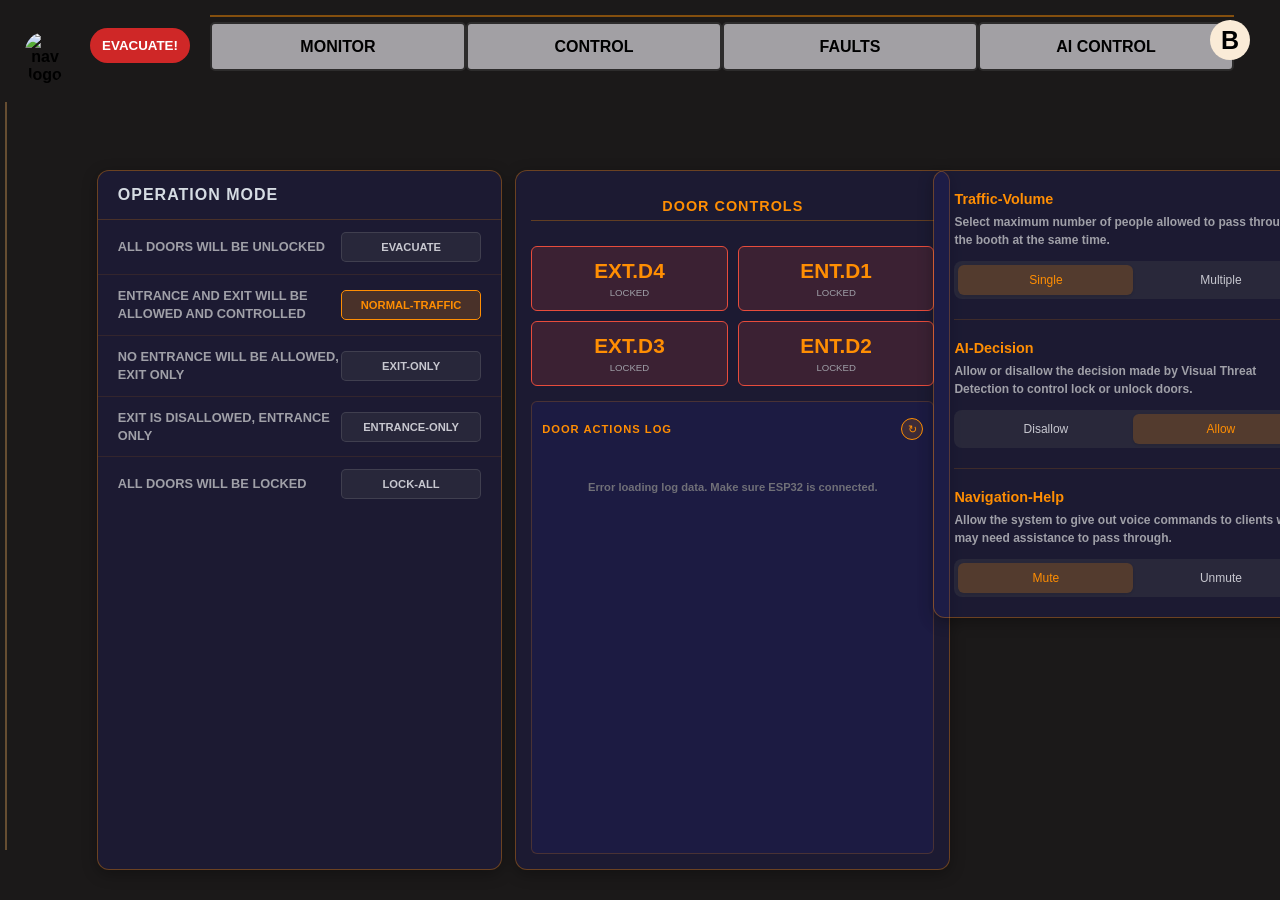
==== control.html @ a14d3728 "Enhanced door control functionality and logging system - Implemented initialization of door button s" ====
<!DOCTYPE html>



<head>

    <title>Man-Trap Control</title>
    <link rel = "stylesheet" href = "style.css">
 

</head>




<body class = "simulation-background">



    <div class = "whole-header">
        
        
        <div class = "main-navigation-bar">

            <div class = "monitor-page-link" class = "simulate-page-link-selected" onclick="openMonitorPage()">MONITOR</div>                          
            <div class = "command-page-link" class = "simulate-page-link-selected" onclick="openControlPage()">CONTROL</div>
            <div class = "faults-page-link" class = "simulate-page-link-selected" onclick="openFaultsPage()">FAULTS</div>
            <div class = "ai-page-link" class = "simulate-page-link-selected" onclick="openAiControlPage()">AI CONTROL</div> 
            
        </div>
        
        
        <div class = "user-header">
            
            <button class = "evacuate"> EVACUATE! </button>
            <div class = js-navigation-menu ><img class="navigation-menu" onclick="showSideNavigationBar()" src="navigation-menu.png" alt="nav logo"></div>
            <div class = "user-pic"> <div class ="user-name">B</div> </div>

        </div>
                
    </div> 
   
    
    <div class ="js-side-navigation-bar">
        <div class = "hidden-side-navigation-bar">
        </div>


    </div>

<div class="main-container">

    <div class="operation-mode-card">
            <div class="card-header"><h2>Operation Mode</h2></div>
            <form>
                <input type="radio" name="mode" id="evacuate">
                            <div class="mode-row">
      <div class="mode-info">
        <p>ALL DOORS WILL BE UNLOCKED</p>
      </div>
      <label for="evacuate" class="mode-btn btn-evacuate">Evacuate</label>
                            </div>

                <input type="radio" name="mode" id="normal" checked>
                            <div class="mode-row">
      <div class="mode-info">
        <p> ENTRANCE AND EXIT WILL BE ALLOWED AND CONTROLLED</p>
      </div>
      <label for="normal" class="mode-btn btn-normal">Normal-Traffic</label>
                            </div>

                <input type="radio" name="mode" id="exit">
                            <div class="mode-row">
      <div class="mode-info">
        <p>NO ENTRANCE WILL BE ALLOWED, EXIT ONLY</p>
      </div>
      <label for="exit" class="mode-btn btn-exit">Exit-Only</label>
                            </div>

                <input type="radio" name="mode" id="entrance">
                            <div class="mode-row">
      <div class="mode-info">
        <p>EXIT IS DISALLOWED, ENTRANCE ONLY</p>
      </div>
      <label for="entrance" class="mode-btn btn-entrance">Entrance-Only</label>
                            </div>

                <input type="radio" name="mode" id="lock">
                            <div class="mode-row">
      <div class="mode-info">
        <p>ALL DOORS WILL BE LOCKED</p>
      </div>
      <label for="lock" class="mode-btn btn-lock">Lock-All</label>
                            </div>
            </form>


    </div>

    <div class="quick-door-action" >
            <div class="panel-header">
                <h2>Door Controls</h2>
            </div>
            <div class="door-grid">
                <button class="door-btn locked" data-id="1">
                    <span class="door-num">EXT.D4</span>
                    <span class="door-status">LOCKED</span>
                </button>
                <button class="door-btn locked" data-id="2">
                    <span class="door-num">ENT.D1</span>
                    <span class="door-status">LOCKED</span>
                </button>
                <button class="door-btn locked" data-id="3">
                    <span class="door-num">EXT.D3</span>
                    <span class="door-status">LOCKED</span>
                </button>
                <button class="door-btn locked" data-id="4">
                    <span class="door-num">ENT.D2</span>
                    <span class="door-status">LOCKED</span>
                </button>
            </div>
            
            <!-- Log Section -->
            <div class="log-section">
                <div class="log-header">
                    <h3>Door Actions Log</h3>
                    <button id="refreshBtn" class="refresh-btn">↻</button>
                </div>
                <div id="logContainer"><p class="empty-log">Error loading log data. Make sure ESP32 is connected.</p></div>
            </div>
        </div>

<div class = "settings-container">
  <div class="settings-card">
  <div class="settings-section">
    <div class="text-content">
      <h3 class="section-title">Traffic-Volume</h3>
      <p class="section-desc">Select maximum number of people allowed to pass through the booth at the same time.</p>
    </div>
    <div class="toggle-group">
      <input type="radio" id="traffic-single" name="traffic" checked>
      <label for="traffic-single">Single</label>
      
      <input type="radio" id="traffic-multiple" name="traffic">
      <label for="traffic-multiple">Multiple</label>
    </div>
  </div>

  <div class="settings-section">
    <div class="text-content">
      <h3 class="section-title">AI-Decision</h3>
      <p class="section-desc">Allow or disallow the decision made by Visual Threat Detection to control lock or unlock doors.</p>
    </div>
    <div class="toggle-group">
      
      
      <input type="radio" id="ai-disallow" name="ai-decision">
      <label for="ai-disallow">Disallow</label>

      <input type="radio" id="ai-allow" name="ai-decision" checked>
      <label for="ai-allow">Allow</label>
    </div>
  </div>

  <div class="settings-section">
    <div class="text-content">
      <h3 class="section-title">Navigation-Help</h3>
      <p class="section-desc">Allow the system to give out voice commands to clients who may need assistance to pass through.</p>
    </div>
    <div class="toggle-group">
      <input type="radio" id="nav-mute" name="navigation" checked>
      <label for="nav-mute">Mute</label>
      
      <input type="radio" id="nav-unmute" name="navigation">
      <label for="nav-unmute">Unmute</label>
    </div>
  </div>
</div>
</div>


</div>



     <script src = "js/api-client.js"></script>
    <script src = "js/bankSystem.js"></script>
    <script src = "control.js"></script>
    <script src = "script.js"></script>

</body>
</html>
---- style.css ----
body{
    
    background-color: rgb(27, 25, 25);
    display: inline;
    height: 5000px;
    font-family: Inter, sans-serif;
    font-weight: 700;
    
}

.main-navigation-bar{
  
    position : fixed;
    display: flex;
    flex-direction : row;
    width : 80%;
    top:15px;
    left: 180px;
    right : 80px;
    border-top-style: solid;
    border-bottom-style : none;
    border-top-color: rgba(255, 142, 3, 0.462);
    border-width: 2px;
    padding-top: 5px;
    margin-left: 30px;

}

.monitor-page-link, .command-page-link,.faults-page-link,.ai-page-link {
    padding : 5px 40px 5px 40px;
    display: flex;
    justify-self: stretch;
    width :25%;
    height : 35px;
    background-color:rgb(162, 160, 164);
    border-style: solid;
    border-width: 2px;
    border-color: rgb(45, 44, 44);
    border-radius: 5px;
    align-items: center;
    justify-content: center;
    transition: 0.3s;
    
}



.monitor-page-link:hover, .command-page-link:hover,.faults-page-link:hover,.ai-page-link:hover {
    padding : 5px 42px 7px 42px;;
    height : 45px;
    background-color: rgb(204, 196, 196);
    border-style: solid;
    border-width: 2px;
    border-color: rgb(255, 142, 3);
    border-radius: 5px;
    cursor: pointer;
    transition: 0.3s;
}


.user-header{
    position: fixed;
    display : grid;
    grid-template-columns: 1fr 1fr;
    width: 20%;
    left :20px; 
    align-items: center;
    top : 45px;
    text-align: center;
   
}


.user-pic{
    align-items: center;
    justify-content: center;
    position: fixed;
    height :40px;
    width: 40px;
    border-radius: 20px;
    right:30px;
    top :20px;
    background-color: antiquewhite;

}
.user-name {
    
    position: absolute;
    font-size: 25px;
    font-weight: bold;
    left:10px;
    right: 10px;
    top: 6px;

}


.evacuate{
    position: fixed;
    height: 35px;
    width :100px;
    border-radius: 200px;
    left: 90px;
    background-color: rgb(207, 39, 39);
    color: white;
    font-weight: 550;
    box-shadow: none;
    border-width: 0;
    cursor: pointer;
    transition: 0.3s;

}
.evacuate:hover{
    position: fixed;
    height: 37px;
    width :105px;
    border-radius: 205px;
    left: 90px;
    background-color: rgb(241, 6, 6);
    color: white;
    font-weight: 550;
    box-shadow: none;
    border-width: 0;
    cursor: pointer;

}

.navigation-menu{
    
    position: absolute;
    width: 40px;
    border-radius: 20px;
    left : 5px;
    top : -13px;
    cursor: pointer;
    display: block;

  
}
.navigation-menu p {
    
  line-height: 0.2px;
  font-weight: 700;
  
}



.shown-side-navigation-bar{
    position: fixed;
    display : grid;
    grid-template-rows: 1fr 1fr 1fr 1fr;
    left: 10px;
    top: 100px;
    bottom: 100px;
}



.shown-side-navigation-bar div{
    
    display :block;
    text-align: center;
    color: rgb(221, 216, 216);
    font-weight: 200;
    width: 90px;
    margin: 2px;
    border-radius: 5px;
    background-color: rgba(12, 50, 163, 0.214);
    border-style: solid;
    border-width: 2px;
    border-color: rgba(255, 142, 3, 0.447);
    cursor: pointer;
    
}

.hidden-side-navigation-bar{
    position: fixed;
    left: 5px;
    top: 102px;
    bottom: 50px;
    background-color: rgba(160, 128, 81, 0);
    border-style: solid;
    border-width: 0.1px;
    border-color: rgba(205, 150, 83, 0.425);
    
}


.bank-booth-template{
    background:rgba(32, 32, 129, 0.25);
    height: 500px;
    width: 500px;
    border-radius: 50px;
    position: absolute;
    left: 7%;
    top :180px;
    display :flex;
    align-items: center;
    justify-content: center;
    margin-left: 60px;
    border: 1px solid rgba(255, 142, 3, 0.35);
    box-shadow: 0 4px 15px rgba(0, 0, 0, 0.3);
    overflow: hidden;
}

.live-view-template{
    background: rgba(26, 33, 31, 0.659);
    height: 500px;
    width: 500px;
    border-radius: 50px;
    position: absolute;
    right: 7%;
    top :180px;
    display :flex;
    align-items: center;
    justify-content: center;
    margin-left: 60px;

}

.booth-divider {

    height: 450px;
    width: 0.3px;
    background-color: rgb(84, 81, 79);
    
}


.outside-door-lock-icons{
    position: absolute;

    top : 140px;
    left : 10%;
    margin-left: 90px;
    display : grid;
    grid-template-columns: 120px 210px 300px;
    align-items: center; 
    font-size: small;
    color: rgba(103, 103, 237, 0.918);  
}
.inside-door-lock-icons{
    position: absolute;
    top : 685px;
    left : 10%;
    margin-left: 90px;
    display : grid;
    grid-template-columns: 120px 210px 300px;
    align-items: center;
    font-size: small; 
    color: rgba(103, 103, 237, 0.918);
}


.outside-unlocked-padlock-icon, .inside-locked-padlock-icon, .inside-unlocked-padlock-icon, .outside-locked-padlock-icon{

    display : inline;
    width : 35px;
    border-radius: 18px;
}

.outside-exit-closed{
position: absolute;
left: 6%;
top: 10%;
width : 35%;
height: 10px;
background-color: red;

}
.outside-exit-opened{
position: absolute;
left: 6%;
top: 10%;
transform: rotate(-10deg);
transform-origin : top left;
width : 35%;
height: 10px;
background-color:rgb(6, 234, 33);

}

.outside-entrance-opened{
position: absolute;
right: 6%;
top: 10%;
width : 35%;
height: 10px;
background-color: rgb(6, 234, 33);
transform: rotate(10deg);
transform-origin : top right;
    
}
.outside-entrance-closed{
position: absolute;
right: 6%;
top: 10%;
width : 35%;
height: 10px;
background-color: red;

}


.inside-exit-closed{
position: absolute;
left: 6%;
bottom: 10%;
width : 35%;
height: 10px;
background-color: red;
    
}
.inside-exit-opened{
transform: rotate(10deg);
transform-origin : top left;
position: absolute;
left: 6%;
bottom: 10%;
width : 35%;
height: 10px;
background-color:rgb(6, 234, 33);    
}

.inside-entrance-opened{
transform: rotate(-10deg);
transform-origin : top right;
position: absolute;
right: 6%;
bottom: 10%;
width : 35%;
height: 10px;
background-color:rgb(6, 234, 33);    
}

.inside-entrance-closed{
position: absolute;
right: 6%;
bottom: 10%;
width : 35%;
height: 10px;
background-color: red;   
}

.object-detected-entrance{
    position: absolute;
    font-family:'Segoe UI', Tahoma, Geneva, Verdana, sans-serif;
    font-weight: 900;
    font-size: 100px;
    right: 10%;
    background-color: none;

}
.object-detected-exit{
    position: absolute;
    font-family:'Segoe UI', Tahoma, Geneva, Verdana, sans-serif;
    font-weight: 900;
    font-size: 100px;
    left: 10%;
    background-color: none;

}

.operation-mode{
    position: fixed;
    display: block;
    background-color: rgba(32, 32, 129, 0.338);

}


.main-container {
    position: fixed;
    left: 6%;
    top: 10%;
    display: grid;
    grid-template-columns: repeat(3, 1fr);
    gap: 15px;
    padding: 80px 20px 20px 20px;
    min-height: calc(100vh - 100px);
    width: 100%;
    box-sizing: border-box;
}

/* Card - Operation Mode */
.operation-mode-card {
    position: relative;
    background: rgba(32, 32, 129, 0.25);
    width: 100%;
    max-width: 500px;
    border-radius: 12px;
    box-shadow: 0 4px 15px rgba(0, 0, 0, 0.3);
    overflow: hidden;
    border: 1px solid rgba(255, 142, 3, 0.35);
}

.card-header {
    padding: 15px 20px;
    border-bottom: 1px solid rgba(255, 142, 3, 0.2);
}

.card-header h2 {
    margin: 0;
    font-size: 1rem;
    color: #d6dce3;
    letter-spacing: 1px;
    text-transform: uppercase;
  
}
.mode-row {
    display: grid;
    grid-template-columns: 1fr 140px;
    align-items: center;
    padding: 12px 20px;
    border-bottom: 1px solid rgba(255, 142, 3, 0.1);
    transition: background 0.3s ease;
  }


.mode-row:last-child { border-bottom: none; }

  .mode-info p {
    margin: 0;
    font-size: 0.8rem;
    color: #a0a0a8;
    line-height: 1.4;
}

input[type="radio"] { display: none; }

.mode-btn {
    display: block;
    text-align: center;
    padding: 8px 0;
    border-radius: 5px;
    font-weight: 600;
    cursor: pointer;
    transition: all 0.2s ease;
    text-transform: uppercase;
    font-size: 0.7rem;
    border: 1px solid transparent;
  }

.btn-evacuate, .btn-normal, .btn-exit, .btn-entrance, .btn-lock { 
    background: rgba(60, 60, 70, 0.4);
    border-color: rgba(120, 120, 130, 0.3);
    color: #c8c8d0;
}
  .btn-evacuate:hover, .btn-normal:hover, .btn-exit:hover, .btn-entrance:hover, .btn-lock:hover { 
    background: rgba(80, 80, 90, 0.5);
    border-color: rgba(255, 142, 3, 0.4);
}
  #evacuate:checked + .mode-row .btn-evacuate, #exit:checked + .mode-row .btn-exit, #lock:checked + .mode-row .btn-lock, #entrance:checked + .mode-row .btn-entrance, #normal:checked + .mode-row .btn-normal{ 
    background: rgba(255, 142, 3, 0.2);
    border-color: rgb(255, 142, 3);
    color: rgb(255, 142, 3);
}

.settings-container {
    position: relative;
    width: 100%;
    max-width: 400px;
}
.settings-card {
  font-family: -apple-system, BlinkMacSystemFont, "Segoe UI", Roboto, Helvetica, Arial, sans-serif;
  background: rgba(32, 32, 129, 0.25);
  width: 100%;
  max-width: 480px;
  border-radius: 12px;
  box-shadow: 0 4px 15px rgba(0, 0, 0, 0.3);
  padding: 20px;
  box-sizing: border-box;
  border: 1px solid rgba(255, 142, 3, 0.35);
}

/* Individual section layout */
.settings-section {
  display: flex;
  flex-direction: column;
  padding-bottom: 20px;
  margin-bottom: 20px;
  border-bottom: 1px solid rgba(255, 142, 3, 0.15);
}

/* Remove bottom border and margin from the last section */
.settings-section:last-child {
  padding-bottom: 0;
  margin-bottom: 0;
  border-bottom: none;
}

/* Text typography */
.text-content {
  margin-bottom: 12px;
}

.section-title {
  margin: 0 0 6px 0;
  font-size: 0.9rem;
  font-weight: 600;
  color: rgb(255, 142, 3);
  
}

.section-desc {
  margin: 0;
  font-size: 0.75rem;
  line-height: 1.5;
  color: #a0a0a8;
}

/* Modern Toggle Switch (Segmented Control) */
.toggle-group {
  display: flex;
  background: rgba(60, 60, 70, 0.4);
  padding: 4px;
  border-radius: 8px;
  position: relative;
}

/* Hide the default radio buttons */
.toggle-group input[type="radio"] {
  display: none;
}

/* Style the labels to act as buttons */
.toggle-group label {
  flex: 1;
  text-align: center;
  padding: 8px 16px;
  font-size: 0.75rem;
  font-weight: 500;
  color: #c8c8d0;
  cursor: pointer;
  border-radius: 6px;
  transition: all 0.2s ease-in-out;
  user-select: none;
}

/* Hover effect for unselected options */
.toggle-group label:hover {
  color: #d6dce3;
}

/* Styling for the selected option */
.toggle-group input[type="radio"]:checked + label {
  background: rgba(255, 142, 3, 0.2);
  color: rgb(255, 142, 3);
  box-shadow: 0 1px 3px rgba(0, 0, 0, 0.1);
}



/* Left Panel - Door Controls */
.quick-door-action {
    display: flex;
    flex-direction: column;
    gap: 15px;
    width: 100%;
    max-width: 450px;
    border-radius: 12px;
    padding: 15px;
    background: rgba(32, 32, 129, 0.25);
    border: 1px solid rgba(255, 142, 3, 0.35);
    box-shadow: 0 4px 15px rgba(0, 0, 0, 0.3);
}

.panel-header h2 {
    padding-bottom: 6px;
    font-size: 0.9rem;
    color: rgb(255, 142, 3);
    text-transform: uppercase;
    letter-spacing: 1px;
    margin-bottom: 10px;
    text-align: center;
    border-bottom-style: solid;
    border-bottom-width: 1px;
    border-bottom-color: rgba(255, 142, 3, 0.3);

}

/* Door Grid */
.door-grid {
    display: grid;
    grid-template-columns: repeat(2, 1fr);
    gap: 10px;
}

.door-btn {
    display: flex;
    flex-direction: column;
    font-size: 0.2rem;
    align-items: center;
    justify-content: center;
    padding: 12px 10px;
    background: rgba(60, 60, 70, 0.4);
    border: 1px solid rgba(120, 120, 130, 0.3);
    border-radius: 6px;
    cursor: pointer;
    transition: all 0.3s ease;
}

.door-btn:hover {
    transform: translateY(-2px);
    box-shadow: 0 4px 15px rgba(255, 142, 3, 0.2);
    border-color: rgba(255, 142, 3, 0.4);
}

.door-btn.locked {
    background: rgba(231, 76, 60, 0.15);
    border-color: rgb(231, 76, 60);
}

.door-btn.unlocked {
    background: rgba(46, 204, 113, 0.15);
    border-color: rgb(46, 204, 113);
}

.door-btn.auto-controlled {
    background: rgba(52, 152, 219, 0.15);
    border-color: rgb(52, 152, 219);
    
}

.door-num {
    font-size: 1.3rem;
    font-weight: 700;
    color: rgb(255, 142, 3);
}

.door-status {
    font-size: 0.6rem;
    color: #a0a0a8;
    margin-top: 4px;
    text-transform: uppercase;
}

.door-btn.closed .door-status {
    color: rgb(231, 76, 60);
}

.door-btn.open .door-status {
    color: rgb(46, 204, 113);
}

.door-btn.uncontrolled .door-status {
    color: rgb(52, 152, 219);
}

/* Log Section */
.log-section {
    background: rgba(32, 32, 129, 0.2);
    border: 1px solid rgba(255, 142, 3, 0.2);
    border-radius: 6px;
    padding: 10px;
    flex: 1;
    min-height: 150px;
}

.log-header {
    display: flex;
    justify-content: space-between;
    align-items: center;
    margin-bottom: 8px;
}

.log-header h3 {
    font-size: 0.7rem;
    color: rgb(255, 142, 3);
    text-transform: uppercase;
    letter-spacing: 1px;
}

.refresh-btn {
    width: 22px;
    height: 22px;
    border-radius: 11px;
    background: rgba(255, 142, 3, 0.15);
    border: 1px solid rgb(255, 142, 3);
    color: rgb(255, 142, 3);
    cursor: pointer;
    font-size: 0.7rem;
    transition: 0.2s;
}

.refresh-btn:hover {
    background: rgb(255, 142, 3);
    color: #1b1919;
}

#logContainer {
    max-height: 120px;
    overflow-y: auto;
}

.empty-log {
    color: #707078;
    text-align: center;
    font-size: 0.7rem;
    padding: 15px;
}

/* Log Entry - Typewriter Style */
.log-entry {
    font-family: 'Courier New', Courier, monospace;
    background: rgba(60, 60, 70, 0.2);
    border-left: 3px solid rgba(255, 142, 3, 0.4);
    padding: 6px 8px;
    margin-bottom: 5px;
    border-radius: 3px;
    font-size: 0.65rem;
}

.log-entry:first-child {
    border-left-color: rgb(46, 204, 113);
}

.log-time {
    color: #707078;
    font-size: 0.6rem;
}

.log-clicked {
    color: rgb(255, 142, 3);
    font-weight: 600;
}

.log-client {
    color: #707078;
    font-size: 0.6rem;
}

/* Responsive breakpoints */
@media (max-width: 1200px) {
    .main-container {
        grid-template-columns: repeat(2, 1fr);
        padding: 80px 15px 15px 15px;
    }
}

@media (max-width: 900px) {
    .main-container {
        grid-template-columns: 1fr;
        gap: 15px;
    }
    
    .operation-mode-card, .settings-container, .quick-door-action {
        max-width: 100%;
    }
    
    .settings-card {
        max-width: 100%;
    }
}

@media (max-width: 600px) {
    .main-container {
        padding: 70px 10px 10px 10px;
    }
    
    .operation-mode-card, .settings-container, .quick-door-action {
        max-width: 100%;
    }
    
    .door-grid {
        grid-template-columns: repeat(2, 1fr);
    }
}
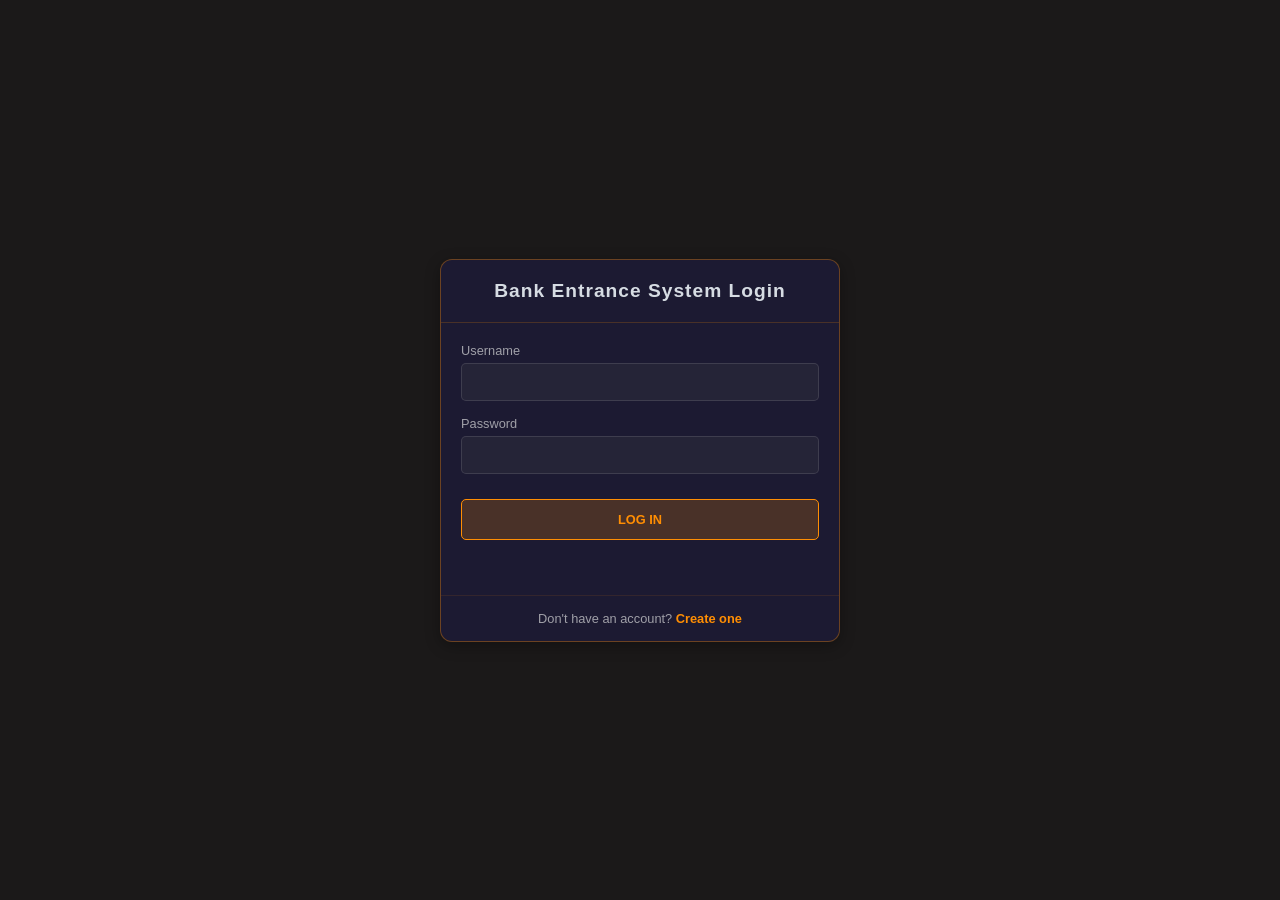
==== commit e9529aa4: "Add user authentication and account creation features - Implement login status check in faults.js an" ====
--- a/control.html
+++ b/control.html
@@ -25,7 +25,7 @@
             <div class = "monitor-page-link" class = "simulate-page-link-selected" onclick="openMonitorPage()">MONITOR</div>                          
             <div class = "command-page-link" class = "simulate-page-link-selected" onclick="openControlPage()">CONTROL</div>
             <div class = "faults-page-link" class = "simulate-page-link-selected" onclick="openFaultsPage()">FAULTS</div>
-            <div class = "ai-page-link" class = "simulate-page-link-selected" onclick="openAiControlPage()">AI CONTROL</div> 
+            <div class = "ai-page-link" class = "simulate-page-link-selected" onclick="openAiPage()">AI CONTROL</div> 
             
         </div>
         
@@ -183,7 +183,8 @@
 
 
 
-     <script src = "js/api-client.js"></script>
+     <script src="utility.js"></script>
+    <script src = "js/api-client.js"></script>
     <script src = "js/bankSystem.js"></script>
     <script src = "control.js"></script>
     <script src = "script.js"></script>
--- a/style.css
+++ b/style.css
@@ -186,6 +186,226 @@
     
 }
 
+.print-modal-overlay{
+    position: fixed;
+    inset: 0;
+    z-index: 9999;
+    display: flex;
+    align-items: center;
+    justify-content: center;
+    padding: 18px;
+    background: rgba(0, 0, 0, 0.6);
+}
+
+.print-modal-card{
+    width: min(520px, 100%);
+    max-height: 88vh;
+    overflow-y: auto;
+    padding: 22px;
+    border-radius: 18px;
+    background: rgba(255, 255, 255, 0.98);
+    box-shadow: 0 24px 80px rgba(0, 0, 0, 0.25);
+    color: #111;
+}
+
+[data-theme="dark"] .print-modal-card{
+    background: rgba(14, 18, 28, 0.96);
+    color: #f5f6fb;
+    border: 1px solid rgba(255, 255, 255, 0.08);
+}
+
+.print-modal-header{
+    display: flex;
+    justify-content: space-between;
+    align-items: center;
+    gap: 12px;
+    margin-bottom: 18px;
+}
+
+.print-modal-header h3{
+    margin: 0;
+    font-size: 1.05rem;
+    font-weight: 700;
+}
+
+.close-modal-btn{
+    border: none;
+    background: transparent;
+    color: inherit;
+    font-size: 1.4rem;
+    line-height: 1;
+    cursor: pointer;
+}
+
+.print-modal-body p{
+    margin: 0 0 16px;
+    line-height: 1.5;
+    color: inherit;
+}
+
+.print-checkbox-grid{
+    display: grid;
+    gap: 10px;
+    margin-bottom: 12px;
+}
+
+.print-checkbox-label{
+    display: flex;
+    align-items: center;
+    gap: 10px;
+    padding: 12px 14px;
+    border-radius: 12px;
+    border: 1px solid rgba(20, 20, 20, 0.08);
+    background: rgba(255, 255, 255, 0.92);
+    cursor: pointer;
+    transition: background 0.2s ease, border-color 0.2s ease;
+}
+
+[data-theme="dark"] .print-checkbox-label{
+    background: rgba(255, 255, 255, 0.05);
+    border-color: rgba(255, 255, 255, 0.12);
+}
+
+.print-checkbox-label:hover{
+    background: rgba(255, 255, 255, 0.98);
+}
+
+[data-theme="dark"] .print-checkbox-label:hover{
+    background: rgba(255, 255, 255, 0.08);
+}
+
+.print-checkbox-label input{
+    width: 18px;
+    height: 18px;
+    accent-color: #2f80ed;
+}
+
+.print-modal-actions{
+    display: flex;
+    justify-content: flex-end;
+    gap: 10px;
+    margin-top: 10px;
+}
+
+.btn-print,
+.btn-cancel{
+    border: none;
+    border-radius: 10px;
+    padding: 12px 18px;
+    cursor: pointer;
+    font-weight: 700;
+}
+
+.btn-print{
+    background: #2f80ed;
+    color: white;
+}
+
+.btn-cancel{
+    background: rgba(0, 0, 0, 0.08);
+    color: #111;
+}
+
+[data-theme="dark"] .btn-cancel{
+    background: rgba(255, 255, 255, 0.08);
+    color: #f5f6fb;
+}
+
+.print-error-message{
+    min-height: 20px;
+    color: #d93025;
+    font-size: 0.95rem;
+    margin-top: 4px;
+}
+
+.printable-log-area{
+    display: none;
+    position: relative;
+    z-index: 10000;
+    width: min(1100px, 100%);
+    margin: 20px auto;
+    padding: 24px;
+    background: #ffffff;
+    color: #111111;
+    font-family: ui-sans-serif, system-ui, sans-serif;
+    box-shadow: 0 12px 40px rgba(0, 0, 0, 0.08);
+}
+
+.printable-log-area.active{
+    display: block;
+}
+
+.printable-logs-header{
+    margin-bottom: 24px;
+}
+
+.printable-logs-header h1{
+    margin: 0 0 8px;
+    font-size: 1.45rem;
+}
+
+.printable-logs-header p{
+    margin: 4px 0;
+    color: #444;
+    font-size: 0.95rem;
+}
+
+.printable-log-file{
+    margin-bottom: 22px;
+}
+
+.printable-log-file h2{
+    margin: 0 0 10px;
+    font-size: 1.05rem;
+}
+
+.printable-log-file pre{
+    margin: 0;
+    padding: 14px;
+    border-radius: 12px;
+    background: #f7f8fb;
+    border: 1px solid #d8dde6;
+    color: #111;
+    font-size: 0.9rem;
+    line-height: 1.5;
+    white-space: pre-wrap;
+    word-break: break-word;
+    max-height: 520px;
+    overflow-x: auto;
+}
+
+@media print {
+    body *{
+        visibility: hidden;
+    }
+    #printableLogsArea,
+    #printableLogsArea *{
+        visibility: visible;
+    }
+    #printableLogsArea{
+        position: absolute;
+        top: 0;
+        left: 0;
+        width: 100%;
+        margin: 0;
+        padding: 20px;
+        box-shadow: none;
+        background: white;
+        color: black;
+    }
+    #printableLogsArea pre{
+        background: transparent;
+        border: none;
+        padding: 0;
+        color: black;
+    }
+    #printableLogsArea h1,
+    #printableLogsArea h2,
+    #printableLogsArea p{
+        color: black;
+    }
+}
+
 
 .bank-booth-template{
     background:rgba(32, 32, 129, 0.25);
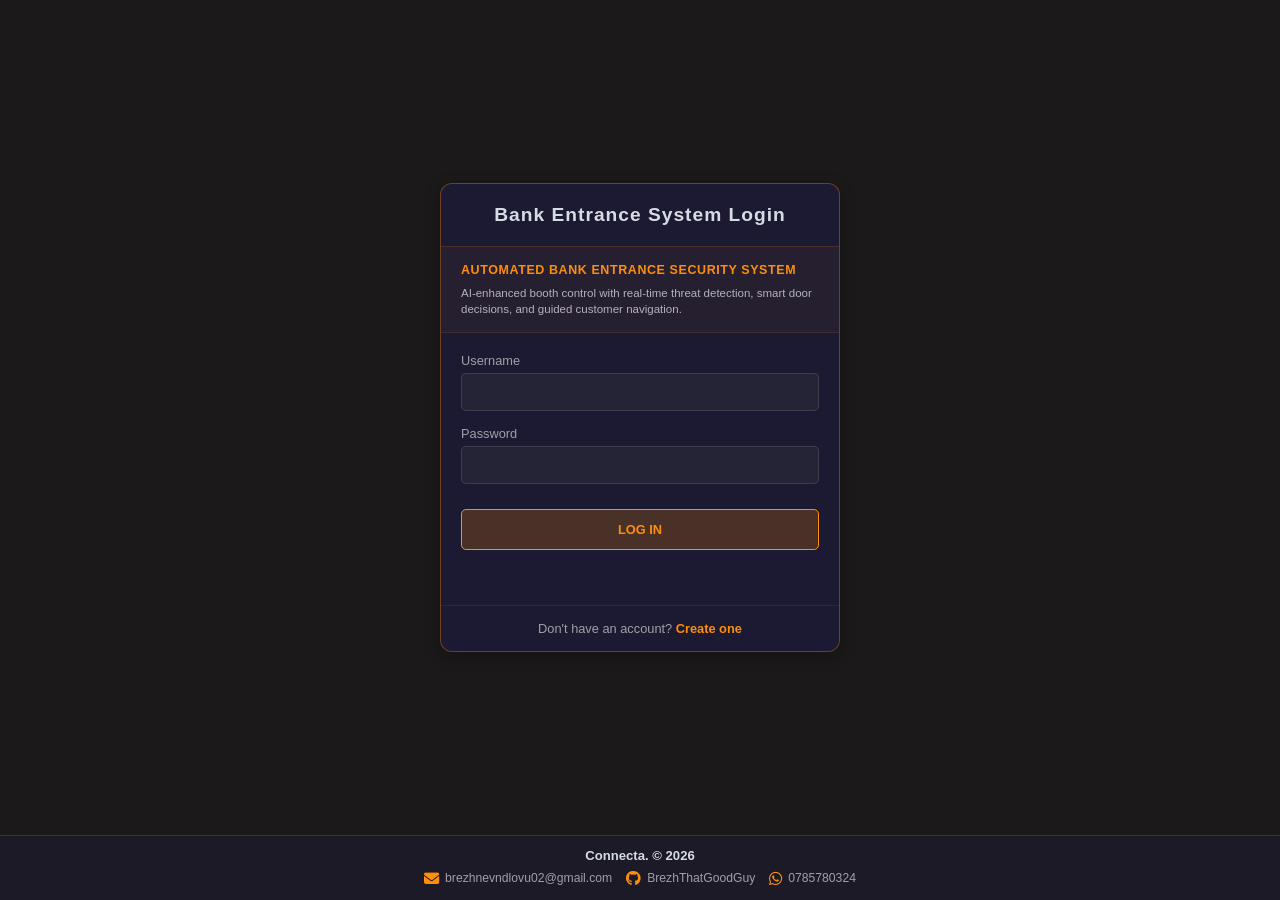
==== commit 63fb3f44: "feat: Add logout functionality with button and styles across multiple pages" ====
--- a/control.html
+++ b/control.html
@@ -6,6 +6,7 @@
 
     <title>Man-Trap Control</title>
     <link rel = "stylesheet" href = "style.css">
+    <link rel="stylesheet" href="logout.css">
  
 
 </head>
@@ -44,8 +45,7 @@
     <div class ="js-side-navigation-bar">
         <div class = "hidden-side-navigation-bar">
         </div>
-
-
+        <div class="logout-button-placing"></div>
     </div>
 
 <div class="main-container">
@@ -188,6 +188,7 @@
     <script src = "js/bankSystem.js"></script>
     <script src = "control.js"></script>
     <script src = "script.js"></script>
+    <script src = "logout.js"></script>
 
 </body>
 </html>
--- a/style.css
+++ b/style.css
@@ -784,6 +784,7 @@
     background: rgba(32, 32, 129, 0.25);
     border: 1px solid rgba(255, 142, 3, 0.35);
     box-shadow: 0 4px 15px rgba(0, 0, 0, 0.3);
+    min-height: 0;
 }
 
 .panel-header h2 {
@@ -870,12 +871,14 @@
 
 /* Log Section */
 .log-section {
+    display: flex;
+    flex-direction: column;
     background: rgba(32, 32, 129, 0.2);
     border: 1px solid rgba(255, 142, 3, 0.2);
     border-radius: 6px;
     padding: 10px;
     flex: 1;
-    min-height: 150px;
+    min-height: 0;
 }
 
 .log-header {
@@ -910,7 +913,9 @@
 }
 
 #logContainer {
-    max-height: 120px;
+    flex: 1;
+    min-height: 0;
+    max-height: none;
     overflow-y: auto;
 }
 
--- a/logout.css
+++ b/logout.css
@@ -0,0 +1,14 @@
+.logout-button-placing {
+    position: fixed;
+    bottom: 20px;
+    right: 20px;
+}
+
+.logout-button-placing button {
+    padding: 10px 20px;
+    background-color: #f44336;
+    color: white;
+    border: none;
+    border-radius: 5px;
+    cursor: pointer;
+}
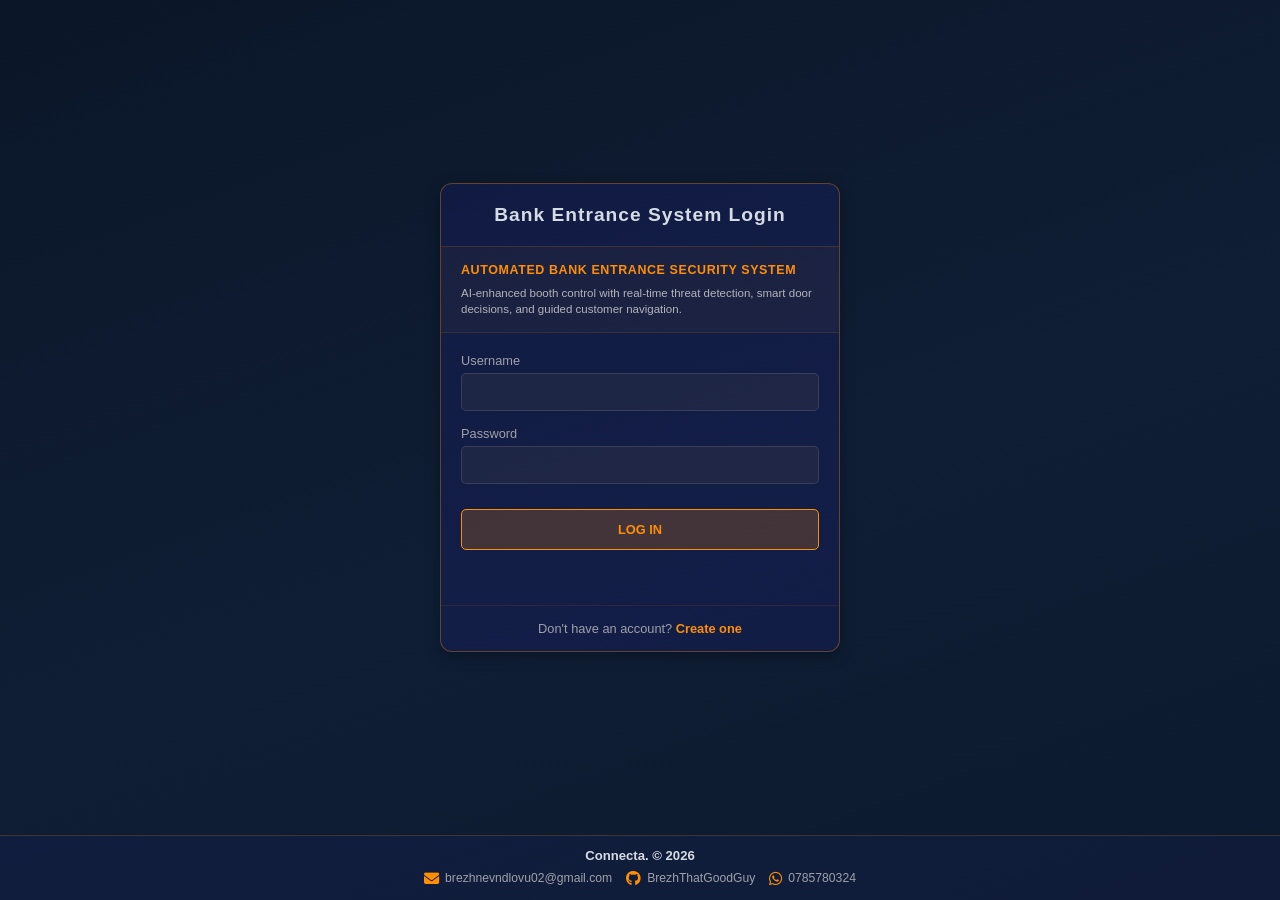
==== commit 2fbddab7: "webserver fix" ====
--- a/control.html
+++ b/control.html
@@ -34,7 +34,7 @@
         <div class = "user-header">
             
             <button class = "evacuate"> EVACUATE! </button>
-            <div class = js-navigation-menu ><img class="navigation-menu" onclick="showSideNavigationBar()" src="navigation-menu.png" alt="nav logo"></div>
+            <div class="js-navigation-menu"><svg class="navigation-menu" onclick="showSideNavigationBar()" viewBox="0 0 24 18" width="30" height="22" fill="none" stroke="currentColor" stroke-width="2.5" stroke-linecap="round" role="button" aria-label="Open menu"><line x1="0" y1="1" x2="24" y2="1"/><line x1="0" y1="9" x2="24" y2="9"/><line x1="0" y1="17" x2="24" y2="17"/></svg></div>
             <div class = "user-pic"> <div class ="user-name">B</div> </div>
 
         </div>
@@ -94,6 +94,24 @@
                             </div>
             </form>
 
+            <div class="card-section-divider"></div>
+
+            <div class="cap-stat-row">
+                <span class="cap-label">Inside Clients Estimate</span>
+                <span class="cap-value" id="cap-inside">--</span>
+            </div>
+            <div class="cap-stat-row">
+                <span class="cap-label">Total Clients Today Estimate</span>
+                <span class="cap-value" id="cap-total">--</span>
+            </div>
+            <div class="cap-stat-row cap-set-row">
+                <span class="cap-label">Set Maximum Inside</span>
+                <div class="cap-input-group">
+                    <input type="number" id="max-inside-input" min="1" max="9999" placeholder="e.g. 50">
+                    <button id="max-inside-save" class="cap-save-btn">Set</button>
+                </div>
+            </div>
+            <div class="cap-status-msg" id="cap-status-msg"></div>
 
     </div>
 
@@ -102,22 +120,24 @@
                 <h2>Door Controls</h2>
             </div>
             <div class="door-grid">
-                <button class="door-btn locked" data-id="1">
+                <button class="door-btn auto-controlled" data-id="4">
                     <span class="door-num">EXT.D4</span>
-                    <span class="door-status">LOCKED</span>
-                </button>
-                <button class="door-btn locked" data-id="2">
+                    <span class="door-status">UNLOCK</span>
+                </button>
+                <button class="door-btn auto-controlled" data-id="1">
                     <span class="door-num">ENT.D1</span>
-                    <span class="door-status">LOCKED</span>
-                </button>
-                <button class="door-btn locked" data-id="3">
+                    <span class="door-status">UNLOCK</span>
+                </button>
+                <button class="door-btn auto-controlled" data-id="3">
                     <span class="door-num">EXT.D3</span>
-                    <span class="door-status">LOCKED</span>
-                </button>
-                <button class="door-btn locked" data-id="4">
+                    <span class="door-status">UNLOCK</span>
+                </button>
+                <button class="door-btn auto-controlled" data-id="2">
                     <span class="door-num">ENT.D2</span>
-                    <span class="door-status">LOCKED</span>
-                </button>
+                    <span class="door-status">UNLOCK</span>
+                </button>
+
+
             </div>
             
             <!-- Log Section -->
@@ -184,6 +204,7 @@
 
 
      <script src="utility.js"></script>
+    <script src = "js/api-endpoints.js"></script>
     <script src = "js/api-client.js"></script>
     <script src = "js/bankSystem.js"></script>
     <script src = "control.js"></script>
--- a/style.css
+++ b/style.css
@@ -1,15 +1,20 @@
 body{
-    
-    background-color: rgb(27, 25, 25);
+
+    background-color: #0b1628;
     display: inline;
     height: 5000px;
     font-family: Inter, sans-serif;
     font-weight: 700;
-    
+
+}
+
+.simulation-background {
+    background: linear-gradient(160deg, #0b1628 0%, #0f1e35 55%, #0c1a2e 100%);
+    min-height: 100vh;
 }
 
 .main-navigation-bar{
-  
+
     position : fixed;
     display: flex;
     flex-direction : row;
@@ -23,14 +28,15 @@
     border-width: 2px;
     padding-top: 5px;
     margin-left: 30px;
+    gap: 8px;
 
 }
 
 .monitor-page-link, .command-page-link,.faults-page-link,.ai-page-link {
-    padding : 5px 40px 5px 40px;
+    padding : 5px 18px 5px 18px;
     display: flex;
     justify-self: stretch;
-    width :25%;
+    width: calc(25% - 6px);
     height : 35px;
     background-color:rgb(162, 160, 164);
     border-style: solid;
@@ -46,7 +52,7 @@
 
 
 .monitor-page-link:hover, .command-page-link:hover,.faults-page-link:hover,.ai-page-link:hover {
-    padding : 5px 42px 7px 42px;;
+    padding : 5px 20px 7px 20px;
     height : 45px;
     background-color: rgb(204, 196, 196);
     border-style: solid;
@@ -125,17 +131,16 @@
 
 }
 
-.navigation-menu{
-    
+.navigation-menu {
     position: absolute;
-    width: 40px;
-    border-radius: 20px;
-    left : 5px;
-    top : -13px;
+    width: 30px;
+    height: 22px;
+    left: 5px;
+    top: -10px;
     cursor: pointer;
     display: block;
-
-  
+    color: rgba(255, 255, 255, 0.85);
+    overflow: visible;
 }
 .navigation-menu p {
     
@@ -158,20 +163,31 @@
 
 
 .shown-side-navigation-bar div{
-    
+
     display :block;
     text-align: center;
-    color: rgb(221, 216, 216);
-    font-weight: 200;
+    color: rgb(0, 0, 0);
+    font-weight: 600;
     width: 90px;
     margin: 2px;
     border-radius: 5px;
-    background-color: rgba(12, 50, 163, 0.214);
+    background-color: rgb(162, 160, 164);
     border-style: solid;
     border-width: 2px;
-    border-color: rgba(255, 142, 3, 0.447);
+    border-color: rgb(45, 44, 44);
     cursor: pointer;
-    
+
+}
+
+.shown-side-navigation-bar div:hover {
+    background-color: rgb(204, 196, 196);
+    border-color: rgb(255, 142, 3);
+}
+
+.shown-side-navigation-bar div p,
+.shown-side-navigation-bar div svg {
+    color: rgb(0, 0, 0);
+    stroke: rgb(0, 0, 0);
 }
 
 .hidden-side-navigation-bar{
@@ -606,7 +622,7 @@
 /* Card - Operation Mode */
 .operation-mode-card {
     position: relative;
-    background: rgba(32, 32, 129, 0.25);
+    background: #18243e;
     width: 100%;
     max-width: 500px;
     border-radius: 12px;
@@ -684,7 +700,7 @@
 }
 .settings-card {
   font-family: -apple-system, BlinkMacSystemFont, "Segoe UI", Roboto, Helvetica, Arial, sans-serif;
-  background: rgba(32, 32, 129, 0.25);
+  background: #18243e;
   width: 100%;
   max-width: 480px;
   border-radius: 12px;
@@ -781,7 +797,7 @@
     max-width: 450px;
     border-radius: 12px;
     padding: 15px;
-    background: rgba(32, 32, 129, 0.25);
+    background: #18243e;
     border: 1px solid rgba(255, 142, 3, 0.35);
     box-shadow: 0 4px 15px rgba(0, 0, 0, 0.3);
     min-height: 0;
@@ -873,24 +889,21 @@
 .log-section {
     display: flex;
     flex-direction: column;
-    background: rgba(32, 32, 129, 0.2);
-    border: 1px solid rgba(255, 142, 3, 0.2);
-    border-radius: 6px;
-    padding: 10px;
     flex: 1;
     min-height: 0;
+    margin-top: 6px;
 }
 
 .log-header {
     display: flex;
     justify-content: space-between;
     align-items: center;
-    margin-bottom: 8px;
+    margin-bottom: 6px;
 }
 
 .log-header h3 {
     font-size: 0.7rem;
-    color: rgb(255, 142, 3);
+    color: #e4eaf6;
     text-transform: uppercase;
     letter-spacing: 1px;
 }
@@ -926,35 +939,118 @@
     padding: 15px;
 }
 
-/* Log Entry - Typewriter Style */
+/* Log Entry */
 .log-entry {
     font-family: 'Courier New', Courier, monospace;
-    background: rgba(60, 60, 70, 0.2);
-    border-left: 3px solid rgba(255, 142, 3, 0.4);
-    padding: 6px 8px;
-    margin-bottom: 5px;
-    border-radius: 3px;
     font-size: 0.65rem;
-}
-
-.log-entry:first-child {
-    border-left-color: rgb(46, 204, 113);
+    padding: 4px 0;
+    color: #e4eaf6;
+    border-bottom: 1px solid rgba(228, 234, 246, 0.06);
 }
 
 .log-time {
-    color: #707078;
+    color: rgba(228, 234, 246, 0.4);
     font-size: 0.6rem;
-}
-
-.log-clicked {
+    margin-right: 5px;
+}
+
+.log-message {
     color: rgb(255, 142, 3);
     font-weight: 600;
-}
-
-.log-client {
-    color: #707078;
-    font-size: 0.6rem;
-}
+    font-size: 0.65rem;
+}
+
+.card-section-divider {
+    border-top: 1px solid rgba(255, 142, 3, 0.25);
+    margin: 4px 0 0;
+}
+
+.cap-stat-row {
+    display: flex;
+    align-items: center;
+    justify-content: space-between;
+    padding: 14px 20px;
+    border-bottom: 1px solid rgba(255, 142, 3, 0.1);
+}
+
+.cap-set-row {
+    flex-wrap: wrap;
+    gap: 10px;
+}
+
+.cap-label {
+    font-size: 0.8rem;
+    color: #a0a0a8;
+    line-height: 1.4;
+}
+
+.cap-value {
+    font-size: 1.5rem;
+    font-weight: 700;
+    color: rgb(255, 142, 3);
+    min-width: 48px;
+    text-align: right;
+    transition: color 0.3s ease;
+}
+
+.cap-value.cap-at-limit { color: rgb(231, 76, 60); }
+.cap-value.cap-near-limit { color: rgb(241, 196, 15); }
+
+.cap-input-group {
+    display: flex;
+    gap: 8px;
+    align-items: center;
+}
+
+.cap-input-group input[type="number"] {
+    width: 80px;
+    padding: 6px 10px;
+    background: rgba(60, 60, 70, 0.5);
+    border: 1px solid rgba(255, 142, 3, 0.3);
+    border-radius: 5px;
+    color: #d6dce3;
+    font-size: 0.85rem;
+    text-align: center;
+    outline: none;
+    -moz-appearance: textfield;
+}
+
+.cap-input-group input[type="number"]::-webkit-outer-spin-button,
+.cap-input-group input[type="number"]::-webkit-inner-spin-button { -webkit-appearance: none; }
+
+.cap-input-group input[type="number"]:focus {
+    border-color: rgb(255, 142, 3);
+}
+
+.cap-save-btn {
+    padding: 6px 14px;
+    background: rgba(255, 142, 3, 0.12);
+    border: 1px solid rgba(255, 142, 3, 0.5);
+    border-radius: 5px;
+    color: rgb(255, 142, 3);
+    font-size: 0.7rem;
+    font-weight: 600;
+    cursor: pointer;
+    text-transform: uppercase;
+    letter-spacing: 0.5px;
+    transition: all 0.2s ease;
+}
+
+.cap-save-btn:hover {
+    background: rgba(255, 142, 3, 0.25);
+    border-color: rgb(255, 142, 3);
+}
+
+.cap-status-msg {
+    display: block;
+    font-size: 0.75rem;
+    padding: 8px 20px 12px;
+    min-height: 32px;
+    color: transparent;
+}
+
+.cap-status-msg.cap-warning { color: rgb(241, 196, 15); }
+.cap-status-msg.cap-critical { color: rgb(231, 76, 60); }
 
 /* Responsive breakpoints */
 @media (max-width: 1200px) {
@@ -973,7 +1069,7 @@
     .operation-mode-card, .settings-container, .quick-door-action {
         max-width: 100%;
     }
-    
+
     .settings-card {
         max-width: 100%;
     }
@@ -983,13 +1079,332 @@
     .main-container {
         padding: 70px 10px 10px 10px;
     }
-    
+
     .operation-mode-card, .settings-container, .quick-door-action {
         max-width: 100%;
     }
-    
+
     .door-grid {
         grid-template-columns: repeat(2, 1fr);
     }
 }
 
+/* ==========================================================
+   THEME SETTINGS PANEL  — minimal VSCode-style picker
+   ========================================================== */
+
+.theme-panel {
+    position: fixed;
+    left: 108px;
+    top: 150px;
+    background: #1e1e1e;
+    border: 1px solid rgba(255, 255, 255, 0.12);
+    border-radius: 3px;
+    padding: 4px 0;
+    min-width: 140px;
+    z-index: 2000;
+    box-shadow: 0 4px 16px rgba(0, 0, 0, 0.35);
+    font-family: Inter, sans-serif;
+}
+
+.theme-panel-heading {
+    padding: 7px 14px 5px;
+    font-size: 0.68rem;
+    font-weight: 600;
+    letter-spacing: 0.6px;
+    text-transform: uppercase;
+    color: #888;
+    border-bottom: 1px solid rgba(255, 255, 255, 0.08);
+    margin-bottom: 3px;
+}
+
+.theme-item {
+    display: flex;
+    align-items: center;
+    gap: 7px;
+    padding: 6px 14px;
+    color: #cccccc;
+    cursor: pointer;
+    font-size: 0.78rem;
+    font-weight: 400;
+    transition: background 0.1s;
+}
+
+.theme-item:hover {
+    background: rgba(255, 255, 255, 0.07);
+}
+
+.theme-tick-icon {
+    flex-shrink: 0;
+    opacity: 0;
+    color: #cccccc;
+}
+
+.theme-item.active .theme-tick-icon {
+    opacity: 1;
+}
+
+/* ==========================================================
+   LIGHT THEME — Shared nav + Control Page
+   Background: #f7f7f5 | Cards from: #90a6b0 / #d49f74 / #1061a3
+   ========================================================== */
+
+[data-theme="light"] body {
+    background-color: #d3e2e6;
+}
+
+[data-theme="light"] .simulation-background {
+    background: #d3e2e6;
+}
+
+[data-theme="light"] .navigation-menu {
+    color: rgba(30, 30, 30, 0.85);
+}
+
+[data-theme="light"] .main-navigation-bar {
+    border-top-color: #1061a3;
+}
+
+[data-theme="light"] .monitor-page-link,
+[data-theme="light"] .command-page-link,
+[data-theme="light"] .faults-page-link,
+[data-theme="light"] .ai-page-link {
+    background-color: #e6ecef;
+    border: none;
+    box-shadow: 0 1px 5px rgba(0, 0, 0, 0.1);
+}
+
+[data-theme="light"] .hidden-side-navigation-bar {
+    border-color: #1061a3;
+}
+
+[data-theme="light"] .shown-side-navigation-bar div {
+    background-color: #e6ecef;
+    border: none;
+    box-shadow: 0 1px 5px rgba(0, 0, 0, 0.1);
+}
+
+[data-theme="light"] .operation-mode-card {
+    background: #e6ecef;
+    border-color: #90a6b0;
+    box-shadow: 0 2px 8px rgba(0, 0, 0, 0.06);
+}
+
+[data-theme="light"] .card-header {
+    border-bottom-color: #90a6b0;
+}
+
+[data-theme="light"] .card-header h2 {
+    color: #1061a3;
+}
+
+[data-theme="light"] .mode-row {
+    border-bottom-color: rgba(144, 166, 176, 0.3);
+}
+
+[data-theme="light"] .mode-info p {
+    color: #4e626e;
+}
+
+[data-theme="light"] .btn-evacuate,
+[data-theme="light"] .btn-normal,
+[data-theme="light"] .btn-exit,
+[data-theme="light"] .btn-entrance,
+[data-theme="light"] .btn-lock {
+    background: #c5d4da;
+    border-color: #90a6b0;
+    color: #22303c;
+}
+
+[data-theme="light"] .btn-evacuate:hover,
+[data-theme="light"] .btn-normal:hover,
+[data-theme="light"] .btn-exit:hover,
+[data-theme="light"] .btn-entrance:hover,
+[data-theme="light"] .btn-lock:hover {
+    background: rgba(144, 166, 176, 0.35);
+    border-color: #d49f74;
+}
+
+[data-theme="light"] #evacuate:checked + .mode-row .btn-evacuate,
+[data-theme="light"] #exit:checked + .mode-row .btn-exit,
+[data-theme="light"] #lock:checked + .mode-row .btn-lock,
+[data-theme="light"] #entrance:checked + .mode-row .btn-entrance,
+[data-theme="light"] #normal:checked + .mode-row .btn-normal {
+    background: rgba(212, 159, 116, 0.2);
+    border-color: #d49f74;
+    color: #d49f74;
+}
+
+[data-theme="light"] .settings-card {
+    background: #e6ecef;
+    border-color: #90a6b0;
+    box-shadow: 0 2px 8px rgba(0, 0, 0, 0.06);
+}
+
+[data-theme="light"] .settings-section {
+    border-bottom-color: rgba(144, 166, 176, 0.3);
+}
+
+[data-theme="light"] .section-title {
+    color: #1061a3;
+}
+
+[data-theme="light"] .section-desc {
+    color: #4e626e;
+}
+
+[data-theme="light"] .toggle-group {
+    background: #c5d4da;
+}
+
+[data-theme="light"] .toggle-group label {
+    color: #22303c;
+}
+
+[data-theme="light"] .toggle-group label:hover {
+    color: #22303c;
+}
+
+[data-theme="light"] .toggle-group input[type="radio"]:checked + label {
+    background: rgba(212, 159, 116, 0.25);
+    color: #d49f74;
+    box-shadow: 0 1px 3px rgba(0, 0, 0, 0.06);
+}
+
+[data-theme="light"] .quick-door-action {
+    background: #e6ecef;
+    border-color: #90a6b0;
+    box-shadow: 0 2px 8px rgba(0, 0, 0, 0.06);
+}
+
+[data-theme="light"] .panel-header h2 {
+    color: #d49f74;
+    border-bottom-color: rgba(212, 159, 116, 0.35);
+}
+
+[data-theme="light"] .door-btn {
+    background: #c5d4da;
+    border-color: #90a6b0;
+}
+
+[data-theme="light"] .door-btn:hover {
+    box-shadow: 0 4px 15px rgba(212, 159, 116, 0.2);
+    border-color: #d49f74;
+}
+
+[data-theme="light"] .door-btn.locked {
+    background: #f5d5d2;
+    border-color: rgb(231, 76, 60);
+}
+
+[data-theme="light"] .door-btn.unlocked {
+    background: #d2f0e0;
+    border-color: rgb(46, 204, 113);
+}
+
+[data-theme="light"] .door-btn.auto-controlled {
+    background: #d2e4f5;
+    border-color: #1061a3;
+}
+
+[data-theme="light"] .door-num {
+    color: #b8762a;
+}
+
+[data-theme="light"] .door-status {
+    color: #22303c;
+}
+
+[data-theme="light"] .log-header h3 {
+    color: #111;
+}
+
+[data-theme="light"] .log-entry {
+    color: #111;
+    border-bottom-color: rgba(0, 0, 0, 0.07);
+}
+
+[data-theme="light"] .log-time {
+    color: rgba(0, 0, 0, 0.4);
+}
+
+[data-theme="light"] .log-message {
+    color: #d49f74;
+}
+
+[data-theme="light"] .empty-log {
+    color: #90a6b0;
+}
+
+[data-theme="light"] .card-section-divider {
+    border-top-color: rgba(144, 166, 176, 0.5);
+}
+
+[data-theme="light"] .cap-stat-row {
+    border-bottom-color: rgba(144, 166, 176, 0.3);
+}
+
+[data-theme="light"] .cap-label { color: #4e626e; }
+[data-theme="light"] .cap-value { color: #b8762a; }
+
+[data-theme="light"] .cap-input-group input[type="number"] {
+    background: #c5d4da;
+    border-color: #90a6b0;
+    color: #111;
+}
+
+[data-theme="light"] .cap-input-group input[type="number"]:focus {
+    border-color: #b8762a;
+}
+
+[data-theme="light"] .cap-save-btn {
+    background: rgba(184, 118, 42, 0.1);
+    border-color: #b8762a;
+    color: #b8762a;
+}
+
+[data-theme="light"] .cap-save-btn:hover {
+    background: rgba(184, 118, 42, 0.22);
+}
+
+[data-theme="light"] .bank-booth-template {
+    background: #dce5e9;
+    border-color: #90a6b0;
+    box-shadow: 0 4px 15px rgba(0, 0, 0, 0.07);
+}
+
+[data-theme="light"] .live-view-template {
+    background: #e6ecef;
+}
+
+/* Theme panel — light mode overrides */
+[data-theme="light"] .theme-panel {
+    background: #ffffff;
+    border-color: #d0d0d0;
+    box-shadow: 0 4px 16px rgba(0, 0, 0, 0.1);
+}
+
+[data-theme="light"] .theme-panel-heading {
+    color: #777;
+    border-bottom-color: #e8e8e8;
+}
+
+[data-theme="light"] .theme-item {
+    color: #333;
+}
+
+[data-theme="light"] .theme-item:hover {
+    background: #f0f0f0;
+}
+
+[data-theme="light"] .theme-tick-icon {
+    color: #333;
+}
+
+[data-theme="light"] h1,
+[data-theme="light"] h2,
+[data-theme="light"] h3,
+[data-theme="light"] h4 {
+    color: #1061a3;
+}
+
